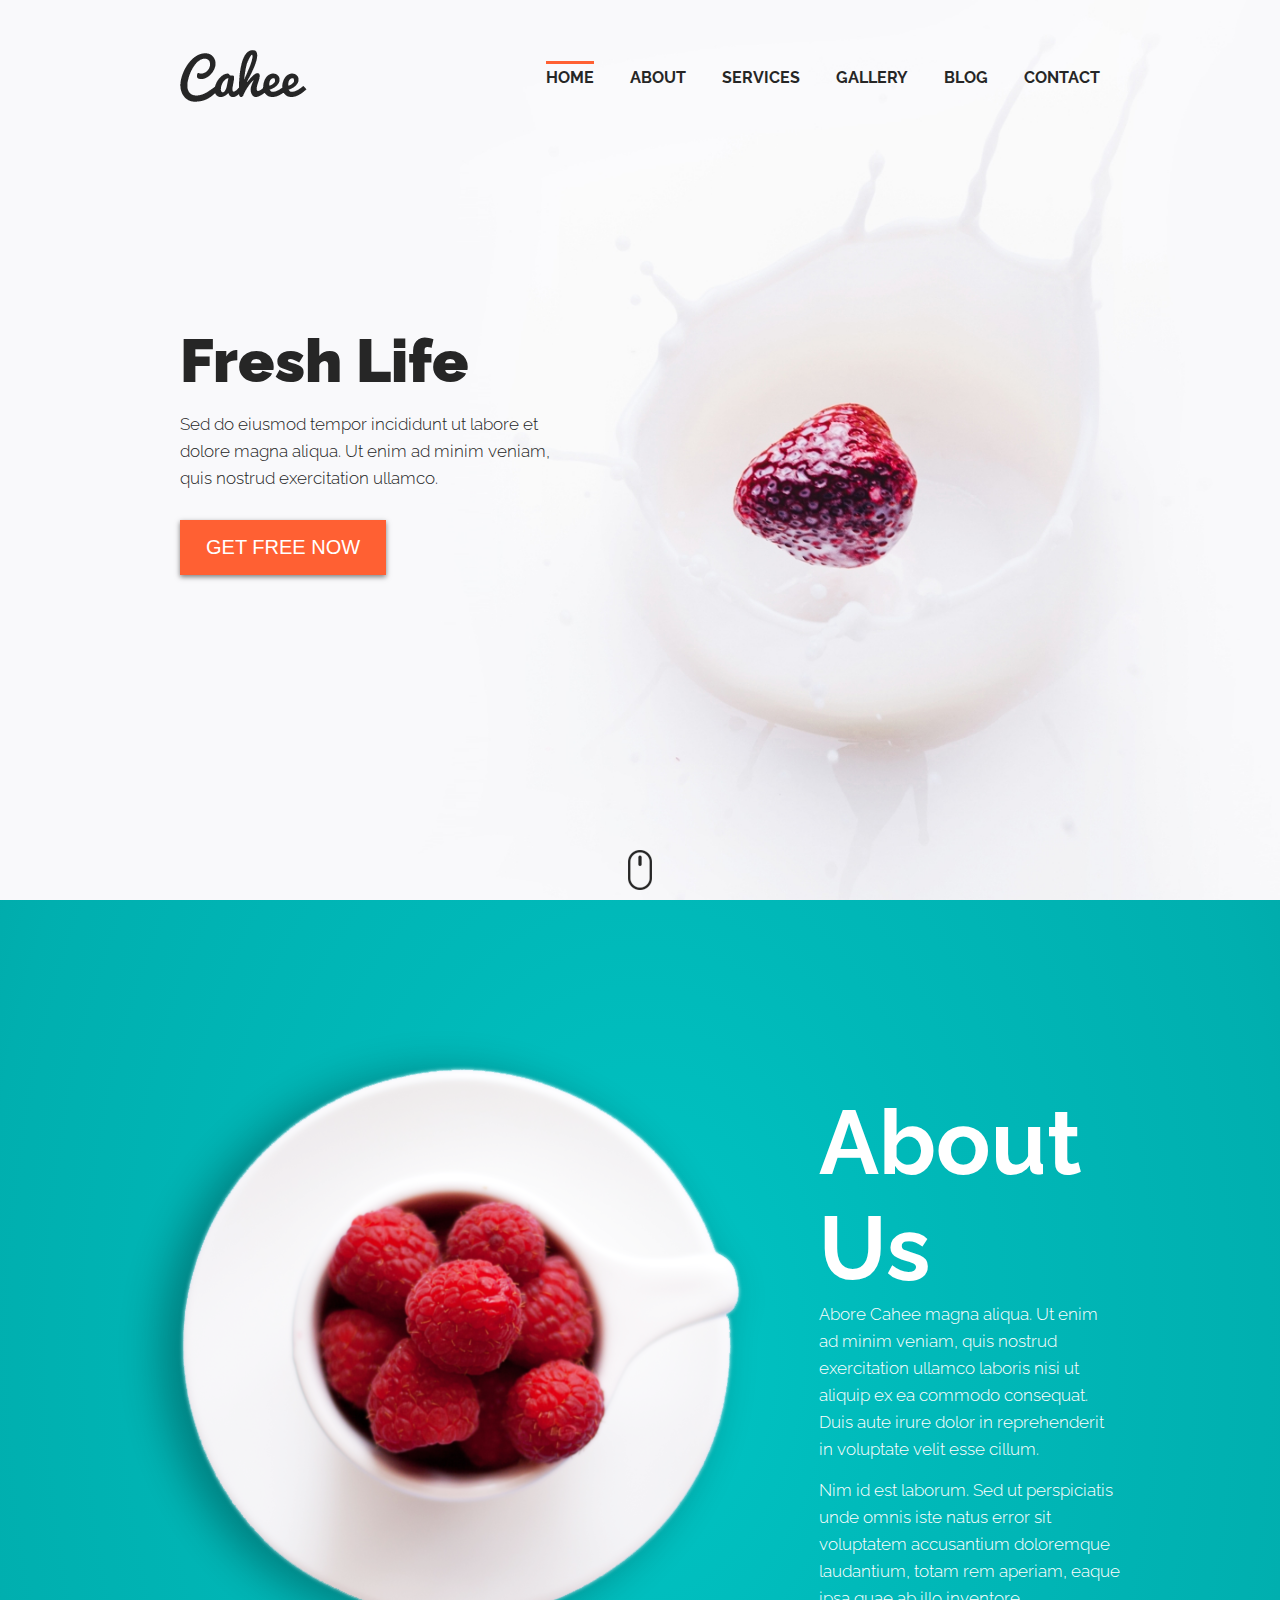
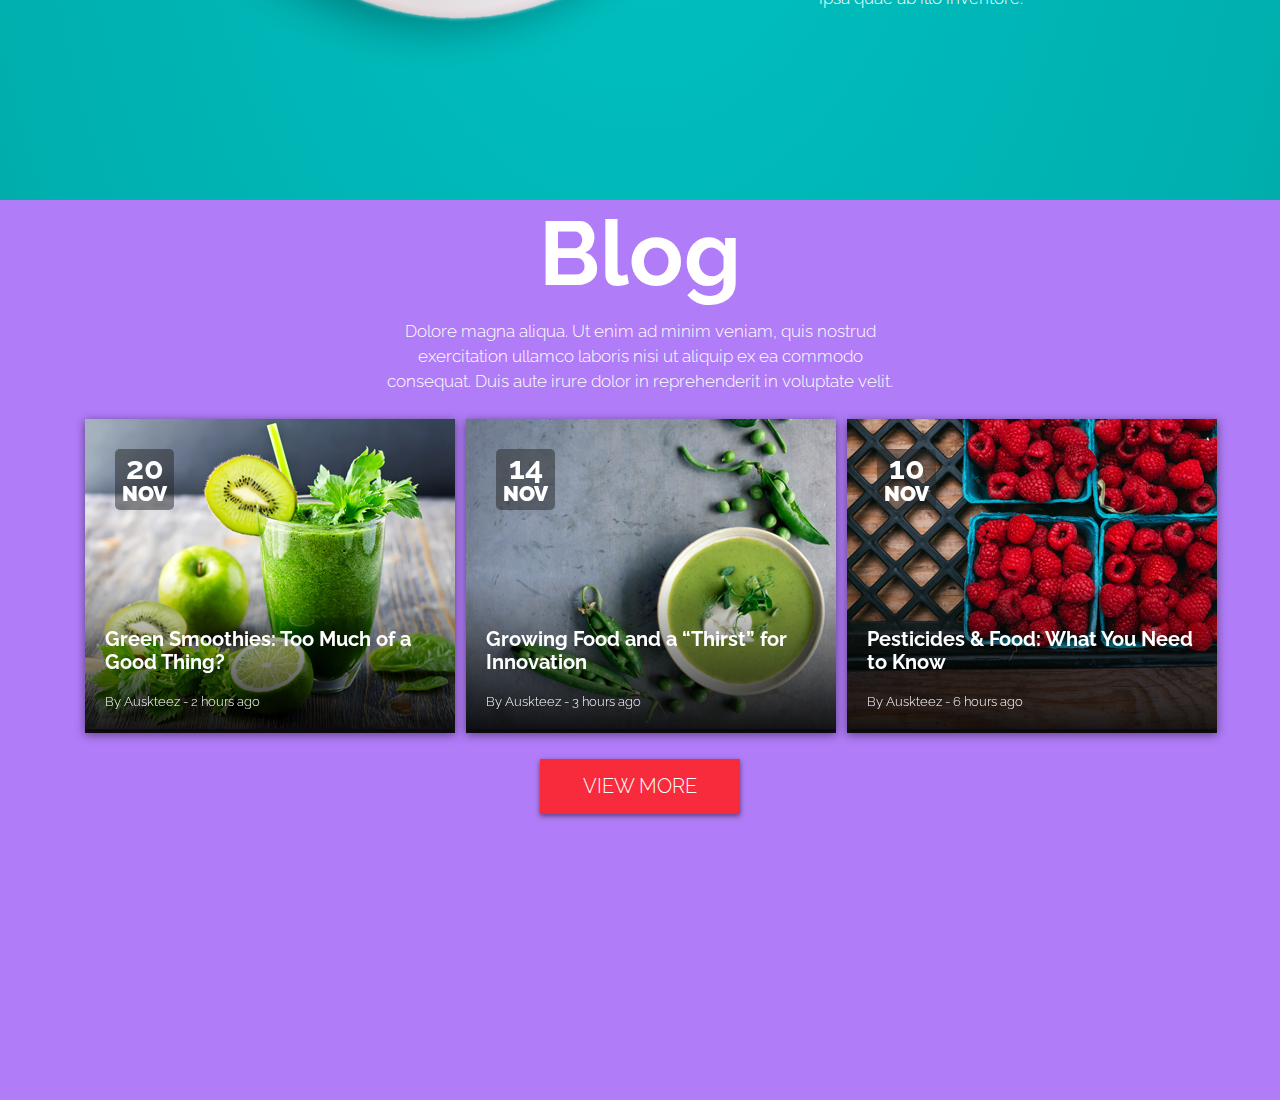
==== task2/index.html @ 83ddff10 "added task1 and task2" ====
<!DOCTYPE html>
<html lang="en">
  <head>
    <meta charset="UTF-8" />
    <meta http-equiv="X-UA-Compatible" content="IE=edge" />
    <meta name="viewport" content="width=device-width, initial-scale=1.0" />
    <title>HW9_Task2</title>
    <link
      href="https://fonts.googleapis.com/css?family=Raleway"
      rel="stylesheet"
    />
    <link rel="stylesheet" href="css/style.css" />
  </head>
  <body>
    <header class="header">
      <img src="img/Logo.png" alt="Logo" class="header__logo" />
      <nav class="header__menu menu">
        <ul class="menu__list">
          <li class="menu__item menu__item--selected">
            <a href="#home" class="menu__link">HOME</a>
          </li>
          <li class="menu__item">
            <a href="#about" class="menu__link">ABOUT</a>
          </li>
          <li class="menu__item">
            <a href="#" class="menu__link">SERVICES</a>
          </li>
          <li class="menu__item"><a href="#" class="menu__link">GALLERY</a></li>
          <li class="menu__item">
            <a href="#blog" class="menu__link">BLOG</a>
          </li>
          <li class="menu__item"><a href="#" class="menu__link">CONTACT</a></li>
        </ul>
      </nav>
    </header>
    <main class="main">
      <section class="main__section section-home" id="home">
        <div class="section-home__home-info">
          <h1 class="section-home__titel">Fresh Life</h1>
          <p class="section-home__text">
            Sed do eiusmod tempor incididunt ut labore et dolore magna aliqua.
            Ut enim ad minim veniam, quis nostrud exercitation ullamco.
          </p>
          <button class="button section-home__button">GET FREE NOW</button>
        </div>
      </section>
      <section class="main__section section-about" id="about">
        <img src="img/plate.png" alt="" class="section-about__image" />
        <div class="section-about__info">
          <h1 class="section-about__titel">About Us</h1>
          <p class="section-about__text">
            Abore Cahee magna aliqua. Ut enim ad minim veniam, quis nostrud
            exercitation ullamco laboris nisi ut aliquip ex ea commodo
            consequat. Duis aute irure dolor in reprehenderit in voluptate velit
            esse cillum.
          </p>
          <p class="section-about__text">
            Nim id est laborum. Sed ut perspiciatis unde omnis iste natus error
            sit voluptatem accusantium doloremque laudantium, totam rem aperiam,
            eaque ipsa quae ab illo inventore.
          </p>
        </div>
      </section>
      <section class="main__section section-blog" id="blog">
        <div class="section-blog__container container">
          <h1 class="container__heading">Blog</h1>
          <p class="container__text">
            Dolore magna aliqua. Ut enim ad minim veniam, quis nostrud
            exercitation ullamco laboris nisi ut aliquip ex ea commodo
            consequat. Duis aute irure dolor in reprehenderit in voluptate
            velit.
          </p>
          <div class="cards container__cards">
            <ul class="cards__list">
              <li class="cards__item card">
                <img src="img/BG_1.jpg" alt="BG_1" class="card__img" />
                <div class="card__date date">
                  <p class="date__day">20</p>
                  <p class="date__month">NOV</p>
                </div>
                <div class="card__text">
                  <h3 class="card__heading">
                    Green Smoothies: Too Much of a Good Thing?
                  </h3>
                  <div class="card__info">
                    <span class="card__author">By Auskteez</span> -
                    <span class="card__time">2 hours ago</span>
                  </div>
                </div>
              </li>
              <li class="cards__item card">
                <img src="img/BG_2.jpg" alt="BG_2" class="card__img" />
                <div class="card__date date">
                  <p class="date__day">14</p>
                  <p class="date__month">NOV</p>
                </div>
                <div class="card__text">
                  <h3 class="card__heading">
                    Growing Food and a “Thirst” for Innovation
                  </h3>
                  <div class="card__info">
                    <span class="card__author">By Auskteez</span> -
                    <span class="card__time">3 hours ago</span>
                  </div>
                </div>
              </li>
              <li class="cards__item card">
                <img src="img/BG_3.jpg" alt="BG_3" class="card__img" />
                <div class="card__date date">
                  <p class="date__day">10</p>
                  <p class="date__month">NOV</p>
                </div>
                <div class="card__text">
                  <h3 class="card__heading">
                    Pesticides & Food: What You Need to Know
                  </h3>
                  <div class="card__info">
                    <span class="card__author">By Auskteez</span> -
                    <span class="card__time">6 hours ago</span>
                  </div>
                </div>
              </li>
            </ul>
          </div>
          <button class="container__button button">VIEW MORE</button>
        </div>
      </section>
    </main>
    <a href="#" class="main__scroll scroll"
      ><img src="img/ScrollIcon.png" alt="" class="scroll__image"
    /></a>
  </body>
</html>
---- task2/css/style.css ----
*,
::after,
::before {
  margin: 0;
  padding: 0;
  box-sizing: border-box;
  transition: all 0.5s ease-in;
}
.header {
  margin-top: 50px;
  height: 52px;
  display: flex;
  justify-content: space-between;
  align-items: center;
  padding: 0 180px;
  position: absolute;
  z-index: 1;
  /* position:fixed; */
  top: 0px;
  width: 100%;
}
.header__logo {
  width: 127px;
}
.menu__list {
  list-style: none;
  display: flex;

  font-family: "Raleway", sans-serif;
}
.menu__item {
  border-top: 3px solid transparent;
}
.menu__item:not(:last-child) {
  margin-right: 36px;
}
.menu__item--selected {
  border-top-color: #ff6033;
}
.menu__item:hover {
  border-top-color: #ff6033;
}
.menu__link {
  text-decoration: none;
  font-weight: bold;
  font-size: 16px;

  text-transform: uppercase;

  line-height: 27px;

  color: #262626;
}
.main__section {
  height: 100vh;
  display: flex;
  align-items: center;
}

/* SECTION HOME */

.section-home {
  background: url(../img/BG.jpg) center center no-repeat;
  background-size: cover;
  padding-left: 180px;
}
.section-home__home-info {
  width: 380px;
  font-family: "Raleway", sans-serif;

  color: #262626;
}
.section-home__titel {
  font-weight: 900;
  font-size: 60px;
  line-height: 70px;
  margin-bottom: 15px;
}
.section-home__text {
  font-weight: 300;
  font-size: 17px;
  line-height: 27px;
  margin-bottom: 28px;
}
.button {
  min-width: 149px;

  padding: 16px 26px;

  font-weight: 300;
  font-size: 20px;
  line-height: 23px;

  border: none;

  color: #ffffff;
  background: #ff6033;
  box-shadow: 0px 2px 5px rgba(0, 0, 0, 0.5);
}
/* SECTION ABOUT */
.section-about {
  background: radial-gradient(
      75.02% 160.36% at 50% 50%,
      rgba(0, 196, 196, 0.9) 0%,
      rgba(0, 183, 183, 0.9) 32.6%,
      rgba(0, 173, 173, 0.9) 68.02%,
      rgba(0, 156, 156, 0.9) 100%
    ),
    #00c4c4;
  padding: 20px 160px 20px 110px;
}
.section-about__image {
  margin-right: 43px;
}
.section-about__info {
  font-family: "Raleway", sans-serif;
  color: #ffffff;
}
.section-about__titel {
  font-weight: bold;
  font-size: 90px;
  line-height: 106px;
}
.section-about__text {
  font-weight: 300;
  font-size: 17px;
  line-height: 27px;
}
.section-about__text:not(:last-child) {
  margin-bottom: 14px;
}
/* SECTION BLOG */
.section-blog {
  background: #b07cf7;
  color: #fff;
  width: 100%;
  display: flex;
  align-items: flex-start;
}

.container {
  margin: 0 auto;
  display: flex;
  justify-content: flex-start;
  flex-direction: column;
  align-items: center;
  font-family: "Raleway", sans-serif;
  height: 100hv;
}

.container__heading {
  font-weight: bold;
  font-size: 90px;
  line-height: 106px;
}

.container__text {
  font-weight: 300;
  font-size: 17px;
  line-height: 25px;
  width: 40%;
  text-align: center;
  margin-top: 1%;
}
.container__cards {
  margin: 2% auto;
}
.cards__list {
  list-style: none;
  display: flex;
  justify-content: space-between;
  align-items: center;
  flex-direction: row;
}
.cards__item:not(:last-child) {
  margin-right: 1%;
}
.card {
  position: relative;
  filter: drop-shadow(0px 2px 5px rgba(0, 0, 0, 0.5));
}

.card__img {
  object-fit: cover;
}
.card__heading {
  font-weight: bold;
  font-size: 20px;
  line-height: 23px;
  margin-bottom: 20px;
  padding-right: 20px;
}
.card__info {
  font-weight: 300;
  font-size: 13px;
  line-height: 15px;
}
.card__text {
  position: absolute;
  top: 209px;
  left: 20px;
  padding-bottom: 20px;
}

.card::before {
  content: "";
  height: 50%;
  width: 100%;
  position: absolute;
  background: linear-gradient(
    180deg,
    rgba(0, 0, 0, 0) 0%,
    rgba(0, 0, 0, 0.9) 100%
  );
  top: 50%;
}

.card__date {
  position: absolute;
  top: 30px;
  left: 30px;
}

.date {
  background: rgba(38, 38, 38, 0.5);
  border-radius: 5px;

  display: flex;
  justify-content: center;
  align-items: center;
  flex-direction: column;

  padding: 9px 7px;
}

.date__day {
  font-weight: bold;
  font-size: 32px;
  line-height: 19px;
  margin-bottom: 9px;
}

.date__month {
  font-weight: 900;
  font-size: 21px;
  line-height: 15px;

  text-transform: uppercase;
}

.container .button {
  background: #f72b3b;
  box-shadow: 0px 2px 5px rgba(0, 0, 0, 0.5);

  color: #fff;

  font-family: "Raleway", sans-serif;
  font-weight: 300;
  font-size: 20px;
  line-height: 23px;
  text-transform: uppercase;

  padding: 16px 43px;
}

.container .button:hover {
  cursor: pointer;
  background: #ff0015;
}

.container .button:active {
  box-shadow: 0px 5px 10px rgba(0, 0, 0, 0.4);
}
/* SCROLL */
.main {
  position: relative;
}
.scroll__image {
  display: block;
  width: 24px;
  height: 40px;
}
.main__scroll {
  position: fixed;
  bottom: 10px;
  left: 50%;
  transform: translateX(-50%);
}
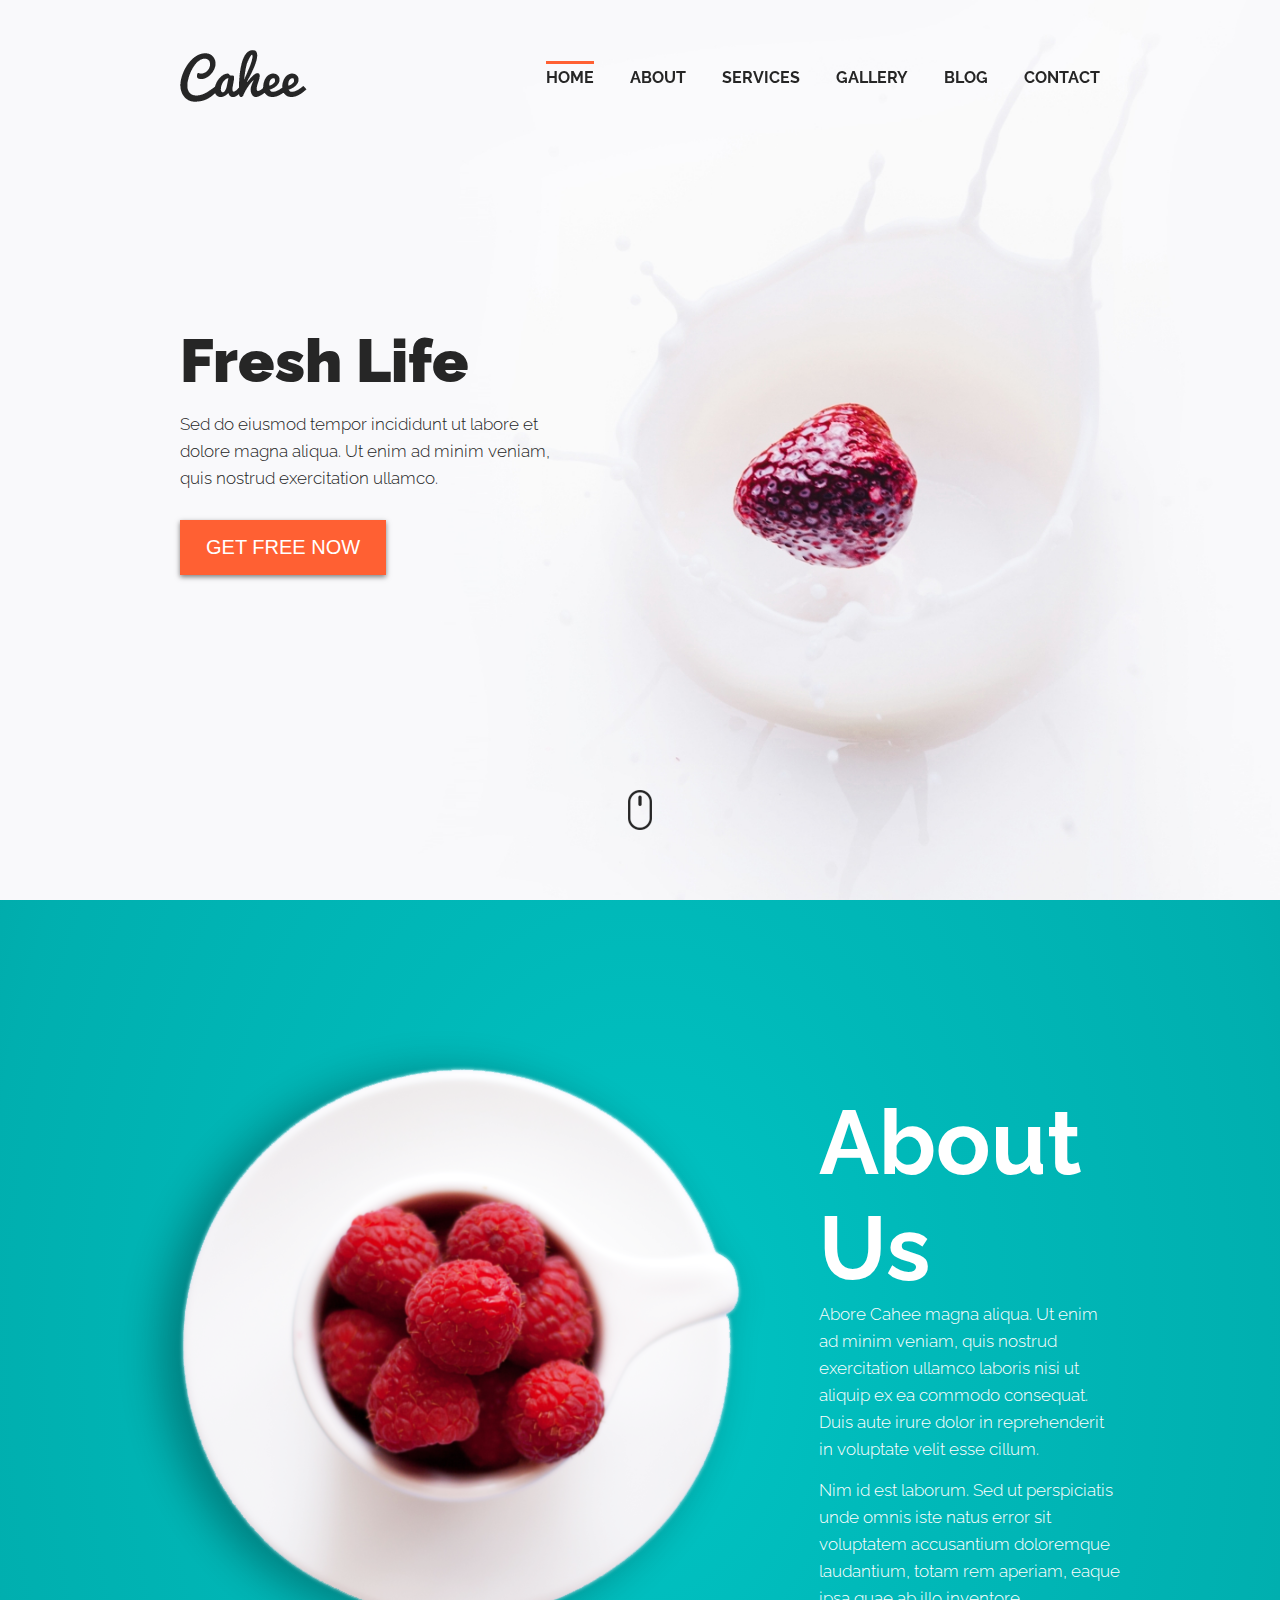
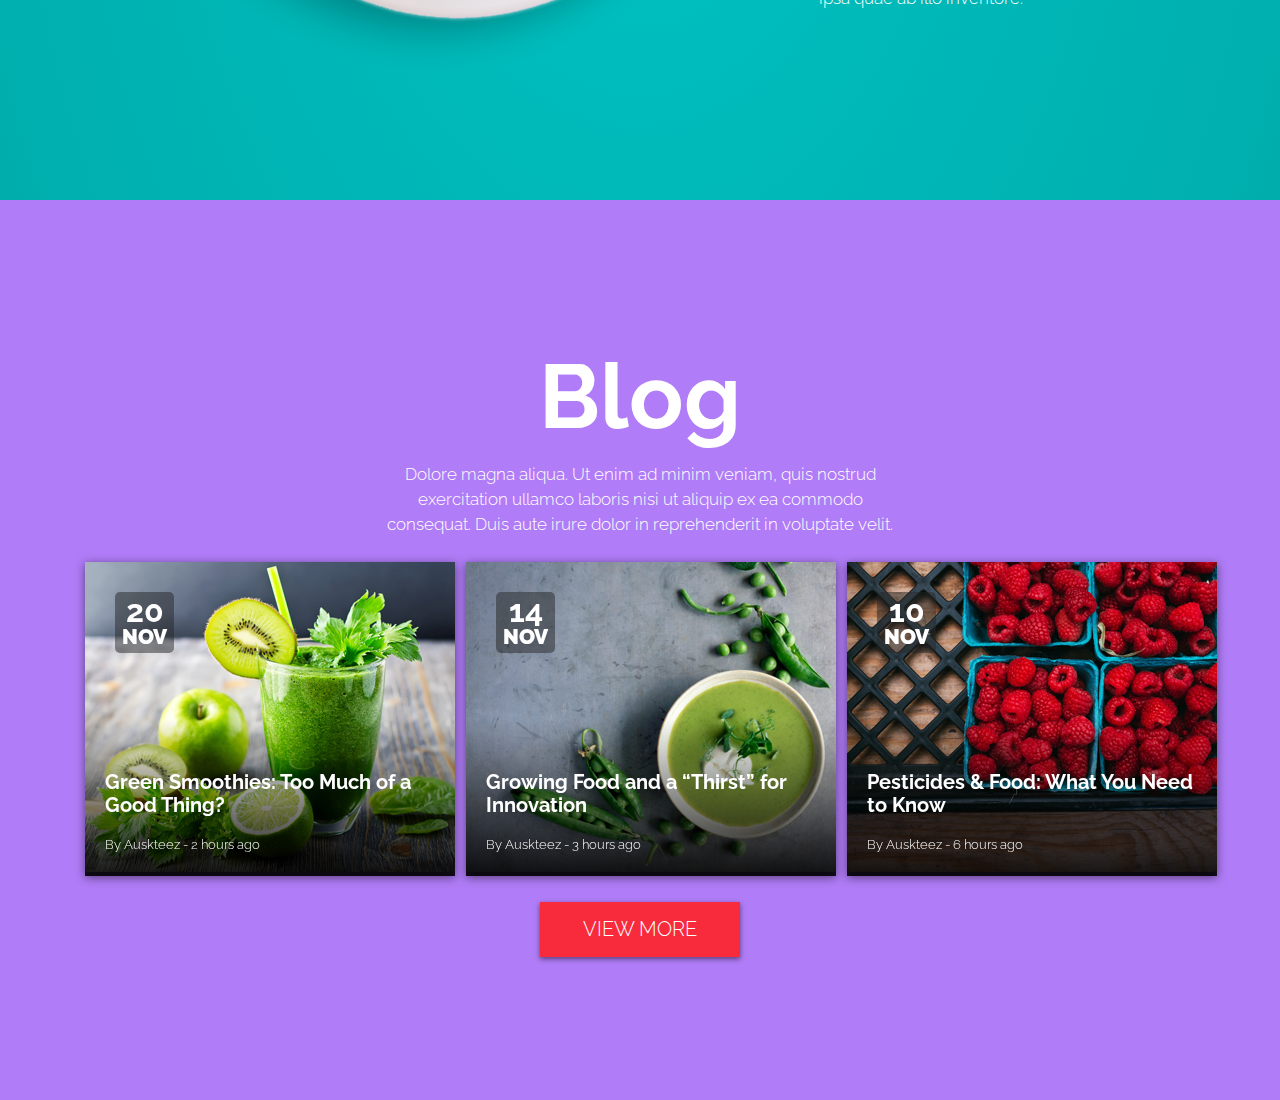
==== commit 90534b69: "task 2 changed header" ====
--- a/task2/index.html
+++ b/task2/index.html
@@ -13,25 +13,31 @@
   </head>
   <body>
     <header class="header">
-      <img src="img/Logo.png" alt="Logo" class="header__logo" />
-      <nav class="header__menu menu">
-        <ul class="menu__list">
-          <li class="menu__item menu__item--selected">
-            <a href="#home" class="menu__link">HOME</a>
-          </li>
-          <li class="menu__item">
-            <a href="#about" class="menu__link">ABOUT</a>
-          </li>
-          <li class="menu__item">
-            <a href="#" class="menu__link">SERVICES</a>
-          </li>
-          <li class="menu__item"><a href="#" class="menu__link">GALLERY</a></li>
-          <li class="menu__item">
-            <a href="#blog" class="menu__link">BLOG</a>
-          </li>
-          <li class="menu__item"><a href="#" class="menu__link">CONTACT</a></li>
-        </ul>
-      </nav>
+      <div class="header-container">
+        <img src="img/Logo.png" alt="Logo" class="header__logo" />
+        <nav class="header__menu menu">
+          <ul class="menu__list">
+            <li class="menu__item menu__item--selected">
+              <a href="#home" class="menu__link">HOME</a>
+            </li>
+            <li class="menu__item">
+              <a href="#about" class="menu__link">ABOUT</a>
+            </li>
+            <li class="menu__item">
+              <a href="#" class="menu__link">SERVICES</a>
+            </li>
+            <li class="menu__item">
+              <a href="#" class="menu__link">GALLERY</a>
+            </li>
+            <li class="menu__item">
+              <a href="#blog" class="menu__link">BLOG</a>
+            </li>
+            <li class="menu__item">
+              <a href="#" class="menu__link">CONTACT</a>
+            </li>
+          </ul>
+        </nav>
+      </div>
     </header>
     <main class="main">
       <section class="main__section section-home" id="home">
@@ -43,6 +49,7 @@
           </p>
           <button class="button section-home__button">GET FREE NOW</button>
         </div>
+        <img src="img/ScrollIcon.png" alt="" class="section-home__scroll" />
       </section>
       <section class="main__section section-about" id="about">
         <img src="img/plate.png" alt="" class="section-about__image" />
@@ -126,8 +133,5 @@
         </div>
       </section>
     </main>
-    <a href="#" class="main__scroll scroll"
-      ><img src="img/ScrollIcon.png" alt="" class="scroll__image"
-    /></a>
   </body>
 </html>
--- a/task2/css/style.css
+++ b/task2/css/style.css
@@ -7,6 +7,11 @@
   transition: all 0.5s ease-in;
 }
 .header {
+  position: sticky;
+  z-index: 1;
+  top: 0px;
+}
+.header-container {
   margin-top: 50px;
   height: 52px;
   display: flex;
@@ -60,6 +65,7 @@
 /* SECTION HOME */
 
 .section-home {
+  position: relative;
   background: url(../img/BG.jpg) center center no-repeat;
   background-size: cover;
   padding-left: 180px;
@@ -135,7 +141,7 @@
   color: #fff;
   width: 100%;
   display: flex;
-  align-items: flex-start;
+  align-items: center;
 }
 
 .container {
@@ -272,17 +278,12 @@
   box-shadow: 0px 5px 10px rgba(0, 0, 0, 0.4);
 }
 /* SCROLL */
-.main {
-  position: relative;
-}
-.scroll__image {
+.section-home__scroll {
   display: block;
   width: 24px;
   height: 40px;
-}
-.main__scroll {
-  position: fixed;
-  bottom: 10px;
+  position: absolute;
+  bottom: 70px;
   left: 50%;
   transform: translateX(-50%);
 }
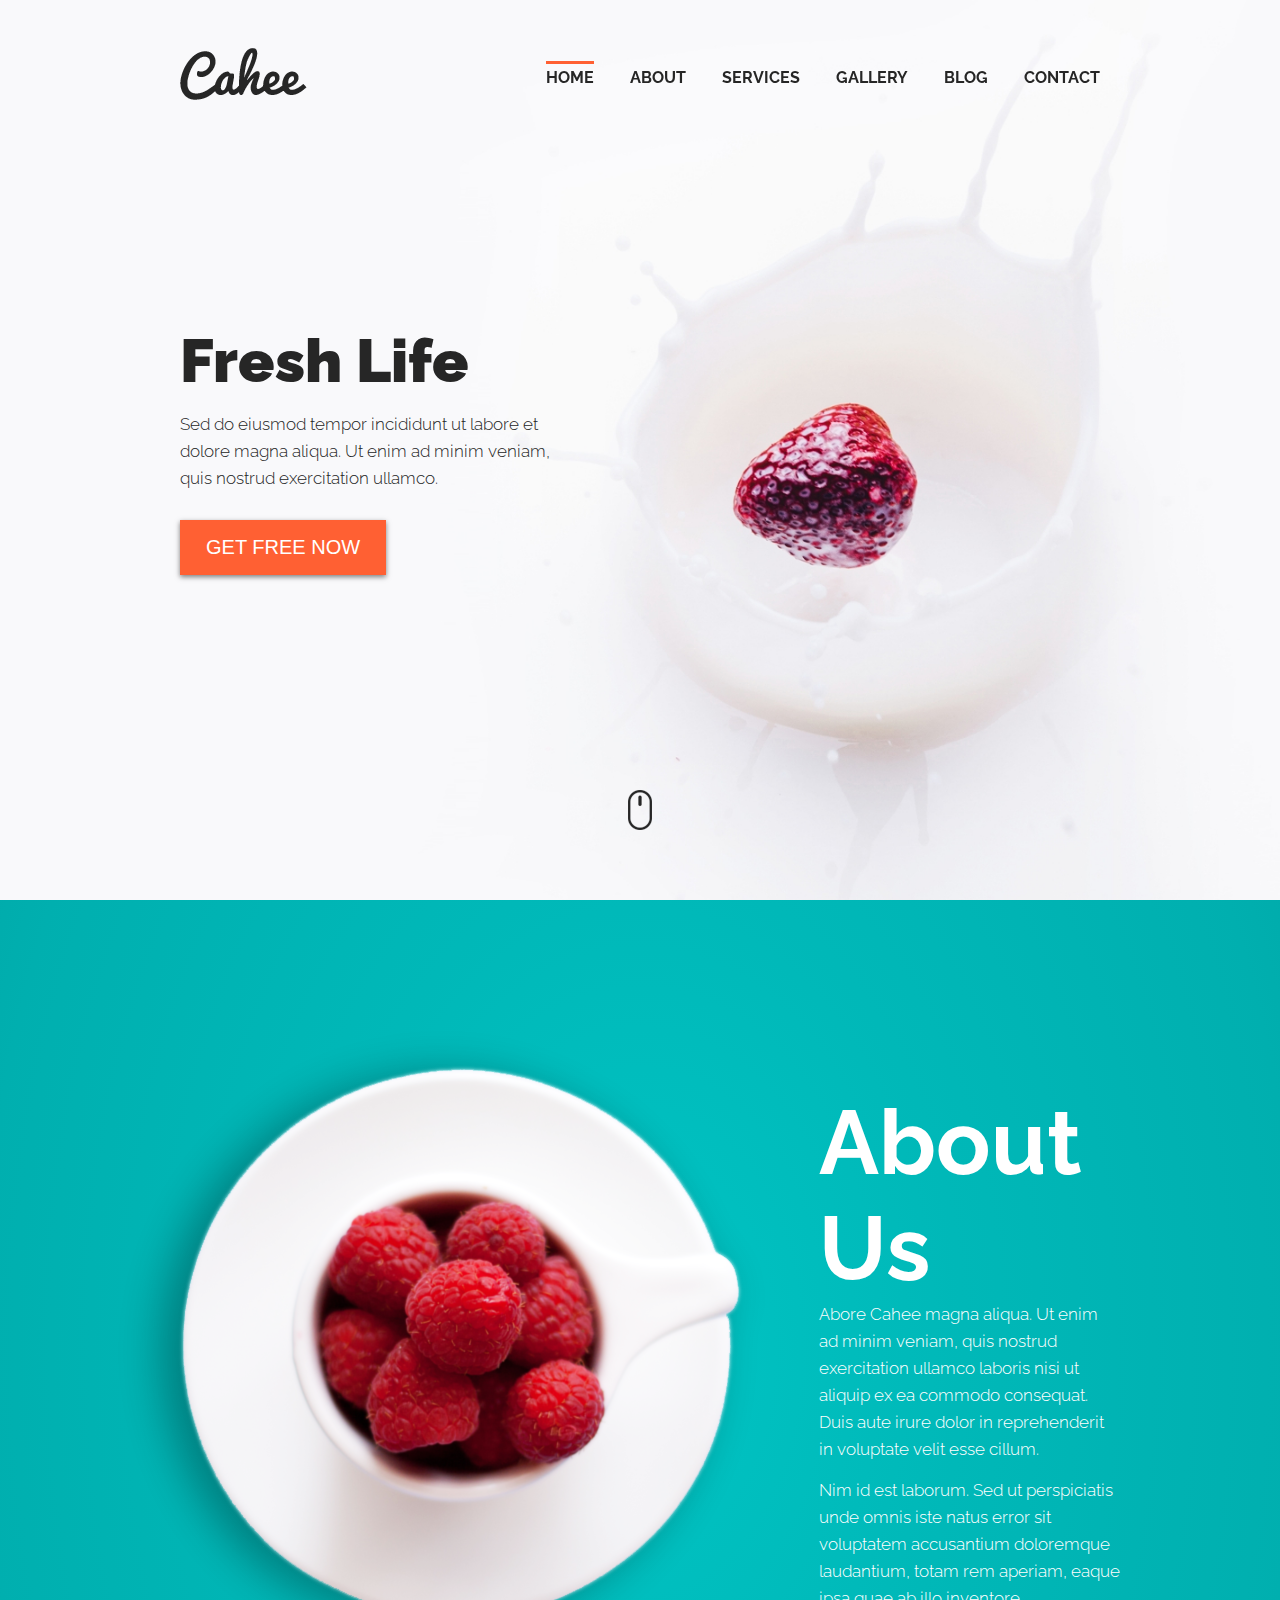
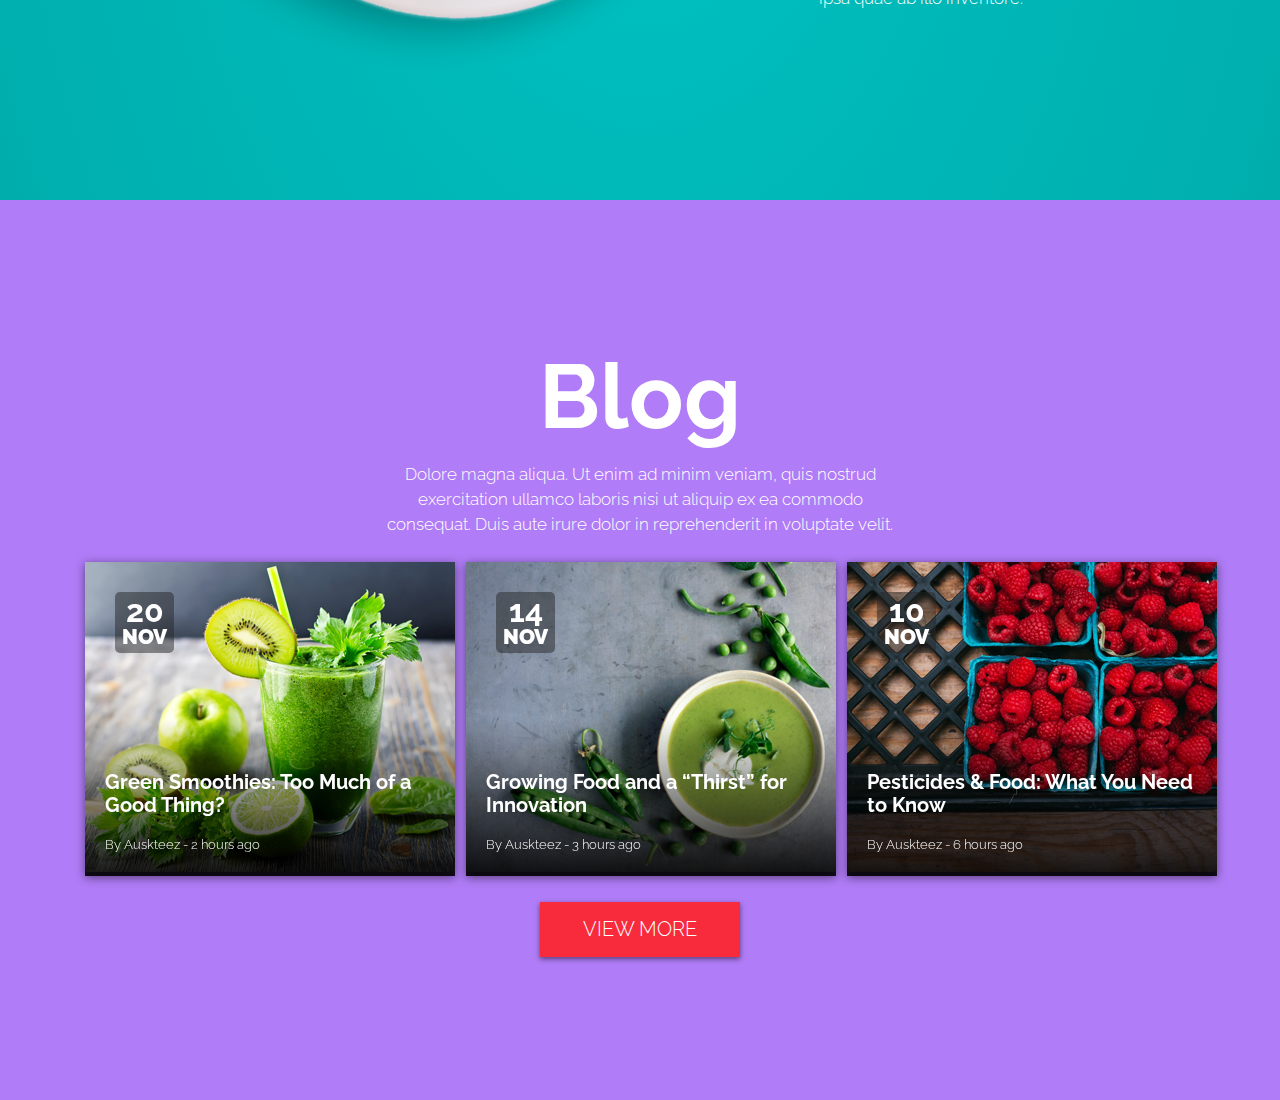
==== commit 252d6ae9: "added link to logo" ====
--- a/task2/index.html
+++ b/task2/index.html
@@ -14,7 +14,9 @@
   <body>
     <header class="header">
       <div class="header-container">
-        <img src="img/Logo.png" alt="Logo" class="header__logo" />
+        <a href="#" class="header__link-logo"
+          ><img src="img/Logo.png" alt="Logo" class="header__logo"
+        /></a>
         <nav class="header__menu menu">
           <ul class="menu__list">
             <li class="menu__item menu__item--selected">
